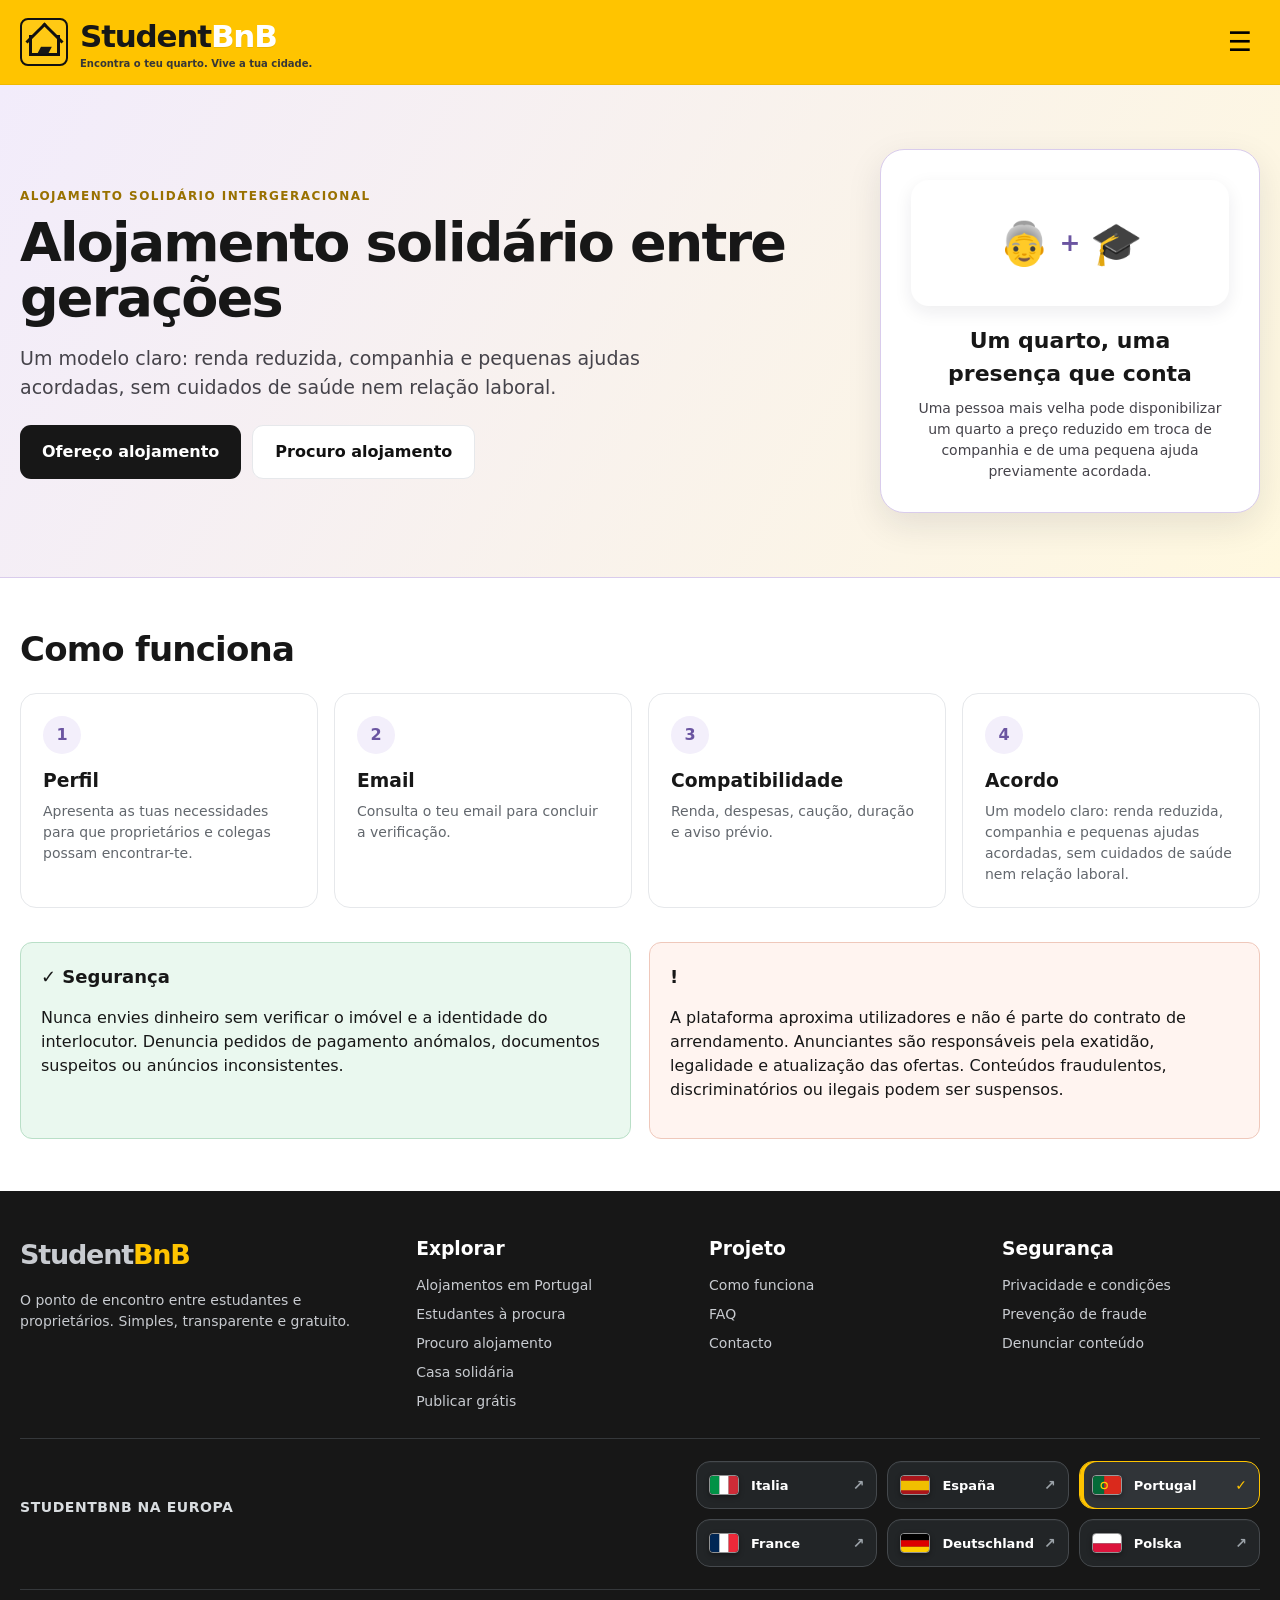
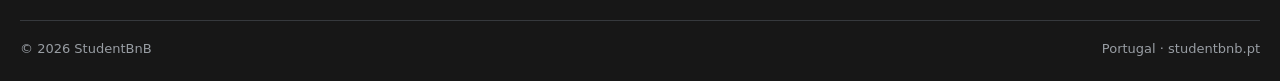
==== casa-solidaria.html @ 44715832 "Add files via upload" ====
<!doctype html><html lang="pt"><head><meta charset="utf-8"><meta name="viewport" content="width=device-width,initial-scale=1"><meta name="theme-color" content="#ffc400"><link rel="stylesheet" href="assets/css/style.css"><link rel="stylesheet" href="assets/css/country.css"><title>Alojamento solidário entre gerações | StudentBnB</title><meta name="description" content="Um modelo claro: renda reduzida, companhia e pequenas ajudas acordadas, sem cuidados de saúde nem relação laboral."><link rel="canonical" href="https://studentbnb.pt/casa-solidaria.html"></head><body><header class="site-header"><div class="container header-inner">
<a class="brand" href="index.html" aria-label="StudentBnB home"><span class="brand-icon" aria-hidden="true"><span class="brand-cap">▰</span></span><span>Student<strong>BnB</strong><small>Encontra o teu quarto. Vive a tua cidade.</small></span></a>
<button class="menu-button" aria-label="Menu" aria-expanded="false">☰</button>
<nav class="main-nav" aria-label="Navegação principal"><a href="index.html#how">Como funciona</a><a href="estudantes.html">Estudantes à procura</a><a class="nav-social-link" href="casa-solidaria.html">Casa solidária</a><a href="index.html#faq">FAQ</a><a href="index.html#contact">Contacto</a><a class="nav-feature-link" href="procuro.html">Procuro alojamento</a><a class="header-cta" href="publicar.html">Publicar grátis</a><a class="account-link" href="#" data-login>♙ <span data-account-label>Entrar</span></a></nav>
</div></header><main><section class="solidarity-page-hero"><div class="container solidarity-page-grid"><div><span class="kicker">Alojamento solidário intergeracional</span><h1>Alojamento solidário entre gerações</h1><p>Um modelo claro: renda reduzida, companhia e pequenas ajudas acordadas, sem cuidados de saúde nem relação laboral.</p><div class="solidarity-page-actions"><a class="btn btn-dark" href="publicar.html?formula=intergenerational">Ofereço alojamento</a><a class="btn btn-white" href="procuro.html?formula=intergenerational">Procuro alojamento</a></div></div><div class="solidarity-card-visual"><div class="solidarity-visual"><span>👵</span><b>+</b><span>🎓</span></div><strong>Um quarto, uma presença que conta</strong><p>Uma pessoa mais velha pode disponibilizar um quarto a preço reduzido em troca de companhia e de uma pequena ajuda previamente acordada.</p></div></div></section><section class="solidarity-content"><div class="container"><h2 class="section-title">Como funciona</h2><div class="solidarity-steps"><article class="solidarity-step"><b>1</b><h3>Perfil</h3><p>Apresenta as tuas necessidades para que proprietários e colegas possam encontrar-te.</p></article><article class="solidarity-step"><b>2</b><h3>Email</h3><p>Consulta o teu email para concluir a verificação.</p></article><article class="solidarity-step"><b>3</b><h3>Compatibilidade</h3><p>Renda, despesas, caução, duração e aviso prévio.</p></article><article class="solidarity-step"><b>4</b><h3>Acordo</h3><p>Um modelo claro: renda reduzida, companhia e pequenas ajudas acordadas, sem cuidados de saúde nem relação laboral.</p></article></div><div class="solidarity-safety"><article class="info-card"><h2>✓ Segurança</h2><p>Nunca envies dinheiro sem verificar o imóvel e a identidade do interlocutor. Denuncia pedidos de pagamento anómalos, documentos suspeitos ou anúncios inconsistentes.</p></article><article class="info-card"><h2>!</h2><p>A plataforma aproxima utilizadores e não é parte do contrato de arrendamento. Anunciantes são responsáveis pela exatidão, legalidade e atualização das ofertas. Conteúdos fraudulentos, discriminatórios ou ilegais podem ser suspensos.</p></article></div></div></section></main><footer class="site-footer" id="contact"><div class="container"><div class="footer-grid">
<div><a class="brand" href="index.html" style="font-size:27px"><span>Student<strong>BnB</strong></span></a><p>O ponto de encontro entre estudantes e proprietários. Simples, transparente e gratuito.</p></div>
<div><h3>Explorar</h3><div class="footer-links"><a href="cidade.html">Alojamentos em Portugal</a><a href="estudantes.html">Estudantes à procura</a><a href="procuro.html">Procuro alojamento</a><a href="casa-solidaria.html">Casa solidária</a><a href="publicar.html">Publicar grátis</a></div></div>
<div><h3>Projeto</h3><div class="footer-links"><a href="index.html#how">Como funciona</a><a href="index.html#faq">FAQ</a><a href="index.html#contact">Contacto</a></div></div>
<div><h3>Segurança</h3><div class="footer-links"><a href="privacidade.html">Privacidade e condições</a><a href="privacidade.html#security">Prevenção de fraude</a><a href="mailto:denuncias@studentbnb.pt">Denunciar conteúdo</a></div></div>
</div><div class="footer-international"><strong>StudentBnB na Europa</strong><div class="footer-country-links" data-network></div></div><div class="footer-bottom"><span>© 2026 StudentBnB</span><span>Portugal · studentbnb.pt</span></div></div></footer><div class="modal-backdrop" id="login-modal" role="dialog" aria-modal="true" aria-labelledby="login-title"><div class="modal"><button class="modal-close" data-close-modal aria-label="Fechar">×</button><h2 id="login-title">Entrar</h2><p>Consulta o teu email para concluir a verificação.</p><form id="login-form"><div class="field"><label for="login-email">Email</label><input id="login-email" name="email" type="email" required autocomplete="email" placeholder="name@email.com"></div><button class="btn btn-yellow btn-block" type="submit">Confirmar e continuar</button></form></div></div><div id="toast" class="toast" role="status" aria-live="polite"></div><script src="assets/js/config.js"></script><script src="assets/js/data.js"></script><script src="assets/js/api.js"></script><script src="assets/js/app.js"></script></body></html>
---- assets/css/style.css ----
:root{
  --yellow:#ffc400;
  --yellow-dark:#e9ad00;
  --yellow-soft:#fff7d8;
  --ink:#171717;
  --muted:#62676d;
  --line:#e6e8eb;
  --paper:#ffffff;
  --green:#159447;
  --green-soft:#eaf8ef;
  --orange:#e98200;
  --orange-soft:#fff2df;
  --blue:#168bd2;
  --violet:#6b55a1;
  --violet-soft:#f3effb;
  --shadow:0 12px 35px rgba(20,31,45,.10);
  --shadow-sm:0 6px 18px rgba(20,31,45,.08);
  --radius:18px;
  --max:1240px;
}
*{box-sizing:border-box}
html{scroll-behavior:smooth}
body{margin:0;font-family:Inter,ui-sans-serif,system-ui,-apple-system,BlinkMacSystemFont,"Segoe UI",sans-serif;color:var(--ink);background:#fff;line-height:1.5}
img{max-width:100%;display:block}
a{color:inherit;text-decoration:none}
button,input,select,textarea{font:inherit}
button{cursor:pointer}
.container{width:min(var(--max),calc(100% - 40px));margin-inline:auto}
.visually-hidden{position:absolute!important;width:1px;height:1px;padding:0;margin:-1px;overflow:hidden;clip:rect(0,0,0,0);white-space:nowrap;border:0}
.hidden{display:none!important}

/* Header */
.site-header{position:sticky;top:0;z-index:50;background:var(--yellow);border-bottom:1px solid rgba(0,0,0,.06)}
.header-inner{height:84px;display:flex;align-items:center;gap:28px}
.brand{display:flex;align-items:center;gap:12px;font-size:31px;font-weight:900;letter-spacing:-1.2px;white-space:nowrap}
.brand-icon{width:48px;height:48px;border:2.5px solid #111;border-radius:8px;display:grid;place-items:center;position:relative;background:rgba(255,255,255,.08)}
.brand-icon:before{content:"";width:25px;height:18px;border:3px solid #111;border-top:0;position:absolute;bottom:8px}
.brand-icon:after{content:"";position:absolute;width:24px;height:24px;border-left:3px solid #111;border-top:3px solid #111;transform:rotate(45deg);top:8px}
.brand-cap{position:absolute;z-index:2;font-size:19px;top:14px}
.brand strong{color:white;text-shadow:0 1px 0 rgba(0,0,0,.08)}
.brand small{display:block;font-size:10px;font-weight:600;letter-spacing:0;color:#373737;margin-top:-4px}
.main-nav{margin-left:auto;display:flex;align-items:center;gap:18px;font-size:15px;font-weight:650}
.main-nav a:hover{text-decoration:underline;text-underline-offset:5px}
.header-cta{background:#fff;padding:15px 22px;border-radius:10px;box-shadow:var(--shadow-sm);font-weight:800!important;text-decoration:none!important}
.publish-menu{position:relative}
.publish-menu>.header-cta{display:flex;align-items:center;gap:8px;white-space:nowrap}
.publish-menu>.header-cta:after{content:"▾";font-size:12px;transition:.18s transform}
.publish-menu.open>.header-cta:after{transform:rotate(180deg)}
.publish-choice-menu{position:absolute;right:0;top:calc(100% + 10px);z-index:80;width:340px;padding:8px;background:#fff;border:1px solid var(--line);border-radius:14px;box-shadow:0 18px 45px rgba(20,31,45,.18)}
.publish-choice-menu[hidden]{display:none}
.publish-choice-menu a{display:grid;grid-template-columns:42px 1fr auto;align-items:center;gap:11px;padding:13px;border-radius:10px;color:#171717;text-decoration:none!important}
.publish-choice-menu a:hover,.publish-choice-menu a:focus{background:var(--yellow-soft);text-decoration:none}
.publish-choice-menu .choice-icon{width:42px;height:42px;border-radius:10px;background:#fff0b8;display:grid;place-items:center;font-size:22px}
.publish-choice-menu strong{display:block;font-size:15px}
.publish-choice-menu small{display:block;color:var(--muted);font-weight:500;line-height:1.3;margin-top:2px}
.publish-choice-menu b{font-size:21px}
.account-link{display:flex;align-items:center;gap:8px}
.menu-button{display:none;border:0;background:transparent;font-size:27px;padding:8px}

/* Common */
.btn{border:0;border-radius:11px;padding:14px 22px;font-weight:800;display:inline-flex;align-items:center;justify-content:center;gap:9px;transition:.2s transform,.2s box-shadow,.2s background}
.btn:hover{transform:translateY(-1px);box-shadow:var(--shadow-sm)}
.btn-yellow{background:var(--yellow);color:#111}
.btn-dark{background:#171717;color:#fff}
.btn-white{background:#fff;color:#111;border:1px solid var(--line)}
.btn-green{background:#13a34a;color:#fff}
.btn-blue{background:#168bd2;color:#fff}
.btn-block{width:100%}
.section-title{font-size:34px;line-height:1.15;margin:0 0 24px;letter-spacing:-.8px}
.kicker{text-transform:uppercase;letter-spacing:.12em;font-weight:850;color:#997100;font-size:12px}
.card{border:1px solid var(--line);background:#fff;border-radius:var(--radius);box-shadow:var(--shadow-sm)}
.pill{display:inline-flex;align-items:center;gap:6px;background:#eef3f7;color:#4b5967;padding:5px 10px;border-radius:999px;font-size:12px;font-weight:700}
.notice{border-radius:12px;padding:14px 16px;background:var(--yellow-soft);border:1px solid #f4dd82}
.icon-circle{width:58px;height:58px;border-radius:50%;display:grid;place-items:center;background:#fff4cc;font-size:28px}
.breadcrumb{background:var(--yellow);border-top:1px solid rgba(0,0,0,.05);font-size:14px}
.breadcrumb .container{height:44px;display:flex;align-items:center;gap:9px}
.breadcrumb a{font-weight:650}

/* Homepage */
.home-hero{padding:48px 0 20px;overflow:hidden}
.hero-grid{display:grid;grid-template-columns:minmax(360px,.82fr) minmax(560px,1.18fr);align-items:start;gap:20px}
.hero-copy{padding-top:28px;position:relative;z-index:2}
.hero-copy h1{font-size:58px;line-height:1.04;letter-spacing:-2.4px;margin:0 0 24px;max-width:540px}
.hero-copy h1 span{color:var(--yellow-dark)}
.hero-copy>p{font-size:21px;max-width:430px;margin:0 0 28px;color:#333}
.search-card{width:min(390px,100%);padding:24px;border-radius:18px;background:#fff;border:1px solid var(--line);box-shadow:var(--shadow)}
.search-card h2{font-size:24px;margin:0 0 4px}
.search-card p{margin:0 0 18px;color:var(--muted)}
.field{display:grid;gap:7px;margin-bottom:15px}
.field label,.field-label{font-weight:750;font-size:14px}
.field input,.field select,.field textarea,.select-control{width:100%;border:1px solid #d7dade;border-radius:10px;padding:13px 14px;background:#fff;color:#111;outline:none}
.field input:focus,.field select:focus,.field textarea:focus{border-color:#e6b400;box-shadow:0 0 0 4px rgba(255,196,0,.16)}
.explore-map{display:flex;align-items:center;gap:12px;margin-top:24px;color:#424242}
.hero-market-actions{width:min(390px,100%);display:grid;grid-template-columns:1fr 1fr;gap:10px;margin-top:12px}
.hero-market-actions a{padding:12px 13px;border-radius:12px;border:1px solid var(--line);background:#fff;box-shadow:var(--shadow-sm)}
.hero-market-actions a:first-child{background:#171717;color:#fff;border-color:#171717}
.hero-market-actions strong,.hero-market-actions small{display:block}
.hero-market-actions strong{font-size:14px}
.hero-market-actions small{font-size:11px;color:inherit;opacity:.76}
.explore-arrow{font-size:39px;transform:rotate(-15deg)}
.map-stage{position:relative;aspect-ratio:689/845;min-height:0;margin-top:-8px}
.map-stage img{width:100%;height:100%;object-fit:contain;object-position:center top;filter:drop-shadow(0 12px 16px rgba(45,65,85,.07))}
.map-hotspot{position:absolute;border:0;background:rgba(255,196,0,.001);border-radius:18px;z-index:2}
.map-hotspot:hover,.map-hotspot:focus{outline:4px solid rgba(255,196,0,.35);background:rgba(255,196,0,.10)}
.hot-milano{left:9%;top:6%;width:25%;height:14%}
.hot-torino{left:0;top:18%;width:23%;height:15%}
.hot-trento{left:37%;top:5%;width:20%;height:12%}
.hot-padova{left:52%;top:16%;width:23%;height:14%}
.hot-trieste{left:69%;top:18%;width:20%;height:14%}
.hot-bologna{left:43%;top:28%;width:22%;height:13%}
.hot-pisa{left:16%;top:39%;width:19%;height:14%}
.hot-firenze{left:40%;top:41%;width:21%;height:13%}
.hot-ancona{left:65%;top:41%;width:21%;height:13%}
.hot-roma{left:41%;top:57%;width:22%;height:13%}
.hot-bari{left:80%;top:58%;width:20%;height:13%}
.hot-napoli{left:63%;top:72%;width:21%;height:13%}
.hot-cagliari{left:8%;top:73%;width:22%;height:13%}
.hot-palermo{left:48%;top:88%;width:23%;height:12%}
.value-strip{display:grid;grid-template-columns:repeat(3,1fr);gap:24px;margin-top:14px;position:relative;z-index:3;padding-bottom:44px}
.value-item{display:flex;gap:14px;align-items:center}
.value-item h3{font-size:17px;margin:0 0 3px}
.value-item p{font-size:14px;margin:0;color:var(--muted)}
.city-section{border-top:1px solid var(--line);padding:38px 0 54px}
.city-grid{display:grid;grid-template-columns:repeat(8,1fr);gap:14px}
.city-card{position:relative;border-radius:16px;overflow:hidden;aspect-ratio:.68;box-shadow:var(--shadow-sm);transition:.2s transform}
.city-card:hover{transform:translateY(-4px)}
.city-card img{width:100%;height:100%;object-fit:cover}
.city-card:after{display:none}
.city-card strong{position:absolute;width:1px;height:1px;overflow:hidden;clip:rect(0 0 0 0);white-space:nowrap}
.publish-banner{margin:10px 0 38px;background:linear-gradient(90deg,#fff8e4,#fff1bd);border:1px solid #f0d47c;border-radius:18px;display:grid;grid-template-columns:120px minmax(220px,.75fr) minmax(480px,1.45fr);align-items:center;gap:22px;padding:22px 26px;min-height:170px}
.student-illustration{width:96px;height:96px;justify-self:center;background:url("../img/student-publish.svg") center/contain no-repeat;font-size:0;line-height:0}
.publish-banner h3{font-size:26px;margin:0 0 3px}
.publish-banner p{margin:0;color:#444}
.publish-choice-grid{display:grid;grid-template-columns:repeat(3,1fr);gap:12px}
.publish-choice{min-height:104px;display:grid;grid-template-columns:48px 1fr auto;align-items:center;gap:12px;padding:16px;background:#fff;border:1px solid #ecd57c;border-radius:14px;box-shadow:var(--shadow-sm);transition:.18s transform,.18s border-color,.18s box-shadow}
.publish-choice:hover,.publish-choice:focus{transform:translateY(-2px);border-color:#d5ad00;box-shadow:var(--shadow)}
.publish-choice .choice-icon{width:48px;height:48px;display:grid;place-items:center;border-radius:12px;background:var(--yellow-soft);font-size:25px}
.publish-choice strong{display:block;font-size:17px}
.publish-choice small{display:block;color:var(--muted);font-size:12px;line-height:1.35;margin-top:3px}
.publish-choice b{font-size:24px}
.publish-choice.solidarity-choice{border-color:#cfc0e9;background:#fbf9ff}
.publish-choice.solidarity-choice .choice-icon{background:var(--violet-soft)}
.solidarity-home{padding:0 0 54px}
.solidarity-home-grid{display:grid;grid-template-columns:180px minmax(0,1fr) auto;align-items:center;gap:28px;padding:34px;border-radius:22px;background:linear-gradient(125deg,#f4effd,#fff9e8);border:1px solid #d9ccec;box-shadow:var(--shadow-sm)}
.solidarity-visual{height:126px;border-radius:18px;background:#fff;display:flex;align-items:center;justify-content:center;gap:10px;font-size:42px;box-shadow:var(--shadow-sm)}
.solidarity-visual b{font-size:25px;color:var(--violet)}
.solidarity-home h2{font-size:34px;margin:5px 0 8px;line-height:1.08}
.solidarity-home p{max-width:700px;margin:0;color:#45434a}
.solidarity-points{display:flex;gap:14px;flex-wrap:wrap;margin-top:14px;font-size:13px;font-weight:800;color:#554171}
.solidarity-actions{display:grid;gap:10px;min-width:220px}
.solidarity-page-hero{padding:64px 0;background:linear-gradient(120deg,#f2ecfb,#fff8df);border-bottom:1px solid #d9ccec}
.solidarity-page-grid{display:grid;grid-template-columns:minmax(0,1fr) 380px;gap:50px;align-items:center}
.solidarity-page-hero h1{font-size:54px;line-height:1.02;margin:8px 0 18px;letter-spacing:-1.8px}
.solidarity-page-hero p{font-size:19px;color:#45434a;max-width:720px}
.solidarity-page-actions{display:flex;gap:11px;flex-wrap:wrap;margin-top:24px}
.solidarity-card-visual{background:#fff;border:1px solid #d9ccec;border-radius:24px;padding:30px;box-shadow:var(--shadow);text-align:center}
.solidarity-card-visual .solidarity-visual{margin-bottom:18px}
.solidarity-card-visual strong{font-size:22px;display:block}
.solidarity-card-visual p{font-size:14px;margin:8px 0 0}
.solidarity-content{padding:52px 0}
.solidarity-steps{display:grid;grid-template-columns:repeat(4,1fr);gap:16px;margin-top:24px}
.solidarity-step{padding:22px;border:1px solid var(--line);border-radius:16px;background:#fff}
.solidarity-step b{width:38px;height:38px;border-radius:50%;display:grid;place-items:center;background:var(--violet-soft);color:var(--violet);margin-bottom:13px}
.solidarity-step h3{margin:0 0 6px}
.solidarity-step p{margin:0;color:var(--muted);font-size:14px}
.solidarity-safety{margin-top:34px;display:grid;grid-template-columns:1fr 1fr;gap:18px}
.solidarity-safety .info-card:first-child{background:var(--green-soft);border-color:#b9dfc7}
.solidarity-safety .info-card:last-child{background:#fff4f0;border-color:#efc8bb}
.solidarity-example-list{display:grid;grid-template-columns:repeat(2,1fr);gap:10px;margin-top:15px}
.solidarity-example-list span{padding:12px;border-radius:10px;background:#fff;border:1px solid rgba(0,0,0,.08);font-size:13px;font-weight:700}
.stats-strip{display:grid;grid-template-columns:repeat(4,1fr);border:1px solid var(--line);border-radius:18px;padding:24px 12px;margin-bottom:55px}
.stat{display:flex;align-items:center;gap:14px;padding:0 24px;border-right:1px solid var(--line)}
.stat:last-child{border-right:0}
.stat-icon{font-size:30px}
.stat strong{display:block;font-size:20px}
.stat span{color:var(--muted);font-size:13px}

/* City page */
.city-hero{position:relative;min-height:330px;background:#f9efc8;overflow:hidden}
.city-hero-bg{position:absolute;inset:0 0 0 38%;background-size:cover;background-position:center}
.city-hero-bg:before{content:"";position:absolute;inset:0;background:linear-gradient(90deg,#fff3c4 0%,rgba(255,243,196,.9) 10%,rgba(255,243,196,0) 56%)}
.city-hero .container{position:relative;z-index:2;padding-top:48px;padding-bottom:48px}
.city-hero h1{font-size:52px;margin:0 0 4px}
.city-hero h2{font-size:21px;margin:0 0 12px}
.city-hero p{max-width:390px;font-size:17px}
.filters{position:sticky;top:84px;z-index:20;background:#fff;border-bottom:1px solid var(--line);box-shadow:0 7px 18px rgba(20,31,45,.05)}
.filter-grid{display:grid;grid-template-columns:1.2fr 1.2fr 1fr 1fr 1fr 1.1fr;gap:12px;padding:20px 0}
.filter-grid label{font-size:12px;font-weight:800;display:grid;gap:6px}
.filter-grid select,.filter-grid input{border:1px solid var(--line);padding:11px;border-radius:8px;background:#fff;min-width:0}
.city-filter-grid{grid-template-columns:1.15fr 1.1fr .85fr .85fr 1fr 1fr 1fr}
.results-bar{display:flex;align-items:center;justify-content:space-between;margin:30px 0 16px;color:var(--muted)}
.listings{display:grid;gap:12px;padding-bottom:30px}
.listing-card{border:1px solid var(--line);display:grid;grid-template-columns:250px 1fr 190px 46px;border-radius:12px;overflow:hidden;background:#fff;min-height:154px;transition:.18s box-shadow,.18s transform}
.listing-card:hover{box-shadow:var(--shadow);transform:translateY(-1px)}
.listing-image{width:100%;height:100%;min-height:154px;object-fit:cover}
.listing-main{padding:18px 22px}
.listing-title-row{display:flex;align-items:center;gap:10px;flex-wrap:wrap}
.listing-main h3{margin:0;font-size:24px}
.listing-meta{display:flex;gap:24px;margin:12px 0 8px;flex-wrap:wrap}
.listing-submeta{display:flex;gap:22px;color:#3f464d;font-size:14px;flex-wrap:wrap}
.listing-price{display:flex;flex-direction:column;align-items:flex-end;justify-content:center;padding:18px}
.price{font-size:30px;font-weight:900;color:var(--green);white-space:nowrap}
.price small{font-size:13px;color:#222}
.price.expenses-out{color:var(--orange)}
.expenses-badge{font-size:12px;font-weight:800;border-radius:8px;padding:7px 9px;margin-top:8px}
.included{background:var(--green-soft);color:var(--green)}
.excluded{background:var(--orange-soft);color:var(--orange)}
.listing-actions{display:grid;place-items:center;border-left:1px solid var(--line)}
.favorite-button{border:0;background:transparent;font-size:27px;color:#5d6267}
.favorite-button.active{color:#df4756}
.empty-state{text-align:center;padding:60px 20px;border:1px dashed #ccd1d6;border-radius:16px;color:var(--muted)}
.empty-actions{display:flex;justify-content:center;gap:10px;flex-wrap:wrap;margin-top:20px}
.pagination{display:flex;align-items:center;justify-content:center;gap:8px;margin:12px 0 34px}
.page-btn{width:39px;height:39px;border:0;border-radius:7px;background:#fff}
.page-btn.active{background:var(--yellow);font-weight:900}
.tip-strip{display:flex;align-items:center;gap:14px;background:var(--yellow-soft);border:1px solid #f1d87f;border-radius:12px;padding:14px 18px;margin-bottom:45px;position:relative;overflow:hidden}
.tip-strip:after{content:"";background:url("../img/skyline.svg") right bottom/430px auto no-repeat;position:absolute;inset:0;pointer-events:none}

/* Detail */
.detail-page{padding:28px 0 52px}
.detail-title-row{display:grid;grid-template-columns:1fr auto auto;gap:18px;align-items:start;margin-bottom:18px}
.detail-title-row h1{font-size:36px;margin:0 0 10px}
.top-meta{display:flex;gap:22px;flex-wrap:wrap;color:#454b50}
.detail-price{text-align:right}
.detail-price .price{font-size:36px}
.gallery-contact{display:grid;grid-template-columns:minmax(0,1fr) 350px;gap:22px}
.gallery{display:grid;grid-template-columns:minmax(0,1fr) 190px;gap:10px;height:500px}
.main-photo{width:100%;height:500px;object-fit:cover;border-radius:13px}
.thumbs{display:grid;grid-template-rows:repeat(3,1fr);gap:10px}
.thumb{border:0;padding:0;background:none;border-radius:10px;overflow:hidden;position:relative}
.thumb img{width:100%;height:100%;object-fit:cover}
.contact-card{padding:20px;border:1px solid var(--line);border-radius:13px;align-self:stretch}
.contact-card h2{margin:0 0 6px;font-size:20px}
.contact-card p{font-size:14px;margin:0 0 14px}
.contact-stack{display:grid;gap:10px}
.safety-box{margin-top:16px;background:var(--green-soft);border-left:4px solid var(--green);padding:14px;border-radius:8px;font-size:13px}
.distance-strip{display:grid;grid-template-columns:repeat(5,1fr);border:1px solid var(--line);border-radius:12px;margin:20px 0;overflow:hidden}
.distance-item{padding:17px;display:flex;align-items:center;gap:10px;border-right:1px solid var(--line)}
.distance-item:last-child{border-right:0}
.distance-item span{font-size:13px}
.distance-item strong{display:block;font-size:15px}
.detail-grid{display:grid;grid-template-columns:1fr 1fr .72fr;gap:16px;margin-bottom:16px}
.info-card{padding:20px;border:1px solid var(--line);border-radius:12px}
.info-card h2{font-size:18px;margin:0 0 14px}
.definition-list{display:grid;grid-template-columns:1fr 1fr;gap:7px 18px;font-size:14px}
.definition-list dt{color:#555}
.definition-list dd{margin:0;font-weight:650}
.check-list,.bullet-list{margin:0;padding:0;list-style:none;display:grid;gap:9px}
.form-section .bullet-list{margin-bottom:20px}
.check-list li:before{content:"✓";color:var(--green);font-weight:900;margin-right:9px}
.bullet-list li:before{content:"•";color:var(--yellow-dark);font-weight:900;margin-right:9px}
.cost-card{background:#fff9e8}
.cost-card .price{margin:8px 0}
.description-grid{display:grid;grid-template-columns:1.35fr .65fr;gap:16px;margin-bottom:16px}
.description-columns{display:grid;grid-template-columns:1fr 1fr;gap:28px;margin-top:18px}
.map-card img{border-radius:10px;margin-bottom:12px}
.detail-footer-grid{display:grid;grid-template-columns:repeat(3,1fr);gap:16px}

/* Publish */
.form-shell{padding:38px 0 60px;background:#fafbfc}
.form-heading{text-align:center;max-width:780px;margin:0 auto 30px}
.form-heading h1{font-size:42px;margin:0 0 10px}
.form-heading p{color:var(--muted);font-size:18px}
.progress{display:grid;grid-template-columns:repeat(4,1fr);max-width:880px;margin:0 auto 30px}
.progress-step{text-align:center;position:relative;font-size:13px;font-weight:750;color:#777}
.progress-step:before{content:attr(data-step);width:34px;height:34px;border-radius:50%;display:grid;place-items:center;margin:0 auto 7px;background:#e7e9ec;color:#555;position:relative;z-index:2}
.progress-step:not(:last-child):after{content:"";position:absolute;height:3px;background:#e7e9ec;top:16px;left:50%;right:-50%}
.progress-step.active{color:#111}
.progress-step.active:before{background:var(--yellow);color:#111}
.publish-form{max-width:980px;margin:auto}
.form-section{padding:28px;margin-bottom:18px}
.form-section h2{font-size:23px;margin:0 0 7px}
.form-section>p{margin:0 0 22px;color:var(--muted)}
.form-grid{display:grid;grid-template-columns:repeat(2,1fr);gap:16px}
.form-grid.three{grid-template-columns:repeat(3,1fr)}
.full{grid-column:1/-1}
.checkbox-grid{display:grid;grid-template-columns:repeat(3,1fr);gap:10px}
.check-option{display:flex;align-items:center;gap:9px;border:1px solid var(--line);border-radius:9px;padding:12px}
.form-actions{display:flex;justify-content:space-between;gap:16px;margin-top:24px}
.preview-box{display:none;margin-top:22px}
.preview-box.active{display:block}
.success-message{display:none;background:var(--green-soft);border:1px solid #a8dfbd;border-radius:14px;padding:22px;margin-top:18px}
.success-message.active{display:block}
.wizard-ready .form-section[hidden]{display:none}
.wizard-controls{display:flex;justify-content:space-between;gap:12px;margin-top:24px;padding-top:20px;border-top:1px solid var(--line)}
.progress-step.completed:before{content:"✓";background:var(--green);color:#fff}
.progress-step.completed:not(:last-child):after{background:var(--green)}
.intergenerational-fields{background:var(--violet-soft);border:1px solid #d8cceb;border-radius:14px;padding:20px;margin-top:20px}
.intergenerational-fields h3{margin:0 0 6px}
.intergenerational-fields>p{margin:0 0 16px;color:#554c62}
.micro-note{font-size:12px;color:var(--muted)}

/* Student requests and shared-living profiles */
.nav-feature-link{font-weight:800;color:#4b3900}
.nav-social-link{font-weight:800;color:#4c337a}
.results-actions{display:flex;align-items:center;gap:10px;flex-wrap:wrap}
.progress.five{grid-template-columns:repeat(5,1fr);max-width:980px}
.progress.three{grid-template-columns:repeat(3,1fr);max-width:760px}
.profile-help{font-size:13px;color:var(--muted);margin-top:-7px}
.profile-chips{display:flex;flex-wrap:wrap;gap:8px;margin-top:12px}
.profile-chip{display:inline-flex;align-items:center;gap:6px;border-radius:999px;padding:7px 11px;background:#f4f6f8;color:#414952;font-size:12px;font-weight:750}
.profile-chip.yellow{background:var(--yellow-soft);color:#715400}
.profile-chip.green{background:var(--green-soft);color:#11753a}
.household-panel{grid-column:1/-1;background:linear-gradient(135deg,#fffdf7,#fff7d8);border-color:#f0d47c}
.household-panel>p{color:#454b50;margin:0 0 16px}
.household-grid{display:grid;grid-template-columns:repeat(4,1fr);gap:10px}
.household-stat{background:#fff;border:1px solid #eadfb8;border-radius:10px;padding:14px}
.household-stat span{display:block;color:var(--muted);font-size:12px;margin-bottom:4px}
.household-stat strong{font-size:14px}
.household-story{margin-top:16px;padding-top:16px;border-top:1px solid #eadfb8}
.request-hero{padding:44px 0;background:linear-gradient(100deg,#fff7d8,#fff 62%);border-bottom:1px solid var(--line)}
.request-hero-grid{display:grid;grid-template-columns:1fr auto;gap:30px;align-items:center}
.request-hero h1{font-size:42px;line-height:1.08;margin:0 0 10px}
.request-hero p{max-width:720px;color:var(--muted);font-size:18px;margin:0}
.request-list{display:grid;grid-template-columns:repeat(2,1fr);gap:16px;margin-bottom:36px}
.request-card{border:1px solid var(--line);border-radius:14px;background:#fff;padding:22px;box-shadow:var(--shadow-sm);display:grid;grid-template-columns:74px 1fr;gap:18px}
.student-avatar{width:74px;height:74px;border-radius:50%;background:var(--yellow);display:grid;place-items:center;font-size:24px;font-weight:900;overflow:hidden;border:3px solid #fff;box-shadow:0 0 0 1px #e7d48d}
.student-avatar img{width:100%;height:100%;object-fit:cover}
.request-card-head{display:flex;align-items:flex-start;justify-content:space-between;gap:12px}
.request-card h2{font-size:21px;margin:0 0 4px}
.request-card .request-subtitle{color:var(--muted);font-size:13px}
.request-budget{font-size:20px;font-weight:900;color:var(--green);white-space:nowrap}
.request-budget small{font-size:11px;color:#555}
.request-summary{margin:14px 0 0;color:#42484e;font-size:14px}
.request-facts{display:grid;grid-template-columns:repeat(2,1fr);gap:8px 16px;margin-top:14px;padding-top:14px;border-top:1px solid var(--line);font-size:13px}
.request-facts span{color:var(--muted);display:block;font-size:11px}
.request-facts strong{display:block}
.request-card-actions{grid-column:1/-1;display:flex;gap:9px;flex-wrap:wrap;padding-top:2px}
.request-card-actions .btn{padding:10px 14px;font-size:13px}
.verification-badge{display:inline-flex;align-items:center;gap:5px;color:#11753a;font-size:12px;font-weight:800}
.student-filter-grid{grid-template-columns:1.15fr 1.15fr 1fr 1fr 1fr}
.filter-actions{display:flex;justify-content:flex-end;gap:10px;align-items:center;padding-bottom:16px}
.advanced-filters{grid-column:1/-1;border-top:1px solid var(--line);padding-top:12px}
.advanced-filters summary{cursor:pointer;font-weight:850;color:#4b3900;list-style:none}
.advanced-filters summary::-webkit-details-marker{display:none}
.advanced-filters summary:after{content:" +"}
.advanced-filters[open] summary:after{content:" −"}
.advanced-filter-grid{display:grid;grid-template-columns:repeat(4,1fr);gap:12px;margin-top:12px}
.request-card.intergenerational{border-color:#cbb9e6;background:linear-gradient(135deg,#fff,#fbf8ff)}
.solidarity-badge{display:inline-flex;align-items:center;gap:6px;padding:6px 10px;border-radius:999px;background:var(--violet-soft);color:#563c86;font-size:12px;font-weight:850;margin-top:8px}
.photo-profile-preview{width:86px;height:86px;border-radius:50%;border:2px dashed #d7dade;display:none;object-fit:cover;margin-top:8px}
.photo-profile-preview.active{display:block}
.privacy-toggle{display:flex;align-items:flex-start;gap:10px;font-size:13px;color:#454b50}
.privacy-toggle input{width:auto;margin-top:3px}

/* Modal and toast */
.modal-backdrop{position:fixed;inset:0;background:rgba(0,0,0,.42);display:none;align-items:center;justify-content:center;z-index:100;padding:20px}
.modal-backdrop.active{display:flex}
.modal{background:#fff;width:min(460px,100%);padding:28px;border-radius:18px;box-shadow:var(--shadow)}
.modal h2{margin:0 0 6px}
.modal-close{float:right;border:0;background:transparent;font-size:24px}
.toast{position:fixed;right:20px;bottom:20px;background:#171717;color:#fff;padding:14px 18px;border-radius:10px;box-shadow:var(--shadow);z-index:200;transform:translateY(120px);opacity:0;transition:.25s}
.toast.show{transform:translateY(0);opacity:1}

/* Footer */
.site-footer{background:#171717;color:#fff;padding:44px 0 22px}
.footer-grid{display:grid;grid-template-columns:1.4fr repeat(3,1fr);gap:35px}
.footer-grid h3{margin:0 0 12px}
.footer-grid p,.footer-grid a{color:#c8cbd0;font-size:14px}
.footer-links{display:grid;gap:8px}
.footer-international{border-top:1px solid #36393d;margin-top:30px;padding-top:20px;display:flex;align-items:center;justify-content:space-between;gap:18px}
.footer-international strong{font-size:15px}
.footer-country-links{display:flex;gap:10px;flex-wrap:wrap}
.footer-country-links a{color:#fff;border:1px solid #51545a;border-radius:999px;padding:7px 12px;font-size:13px;transition:.18s background,.18s border-color}
.country-flag{display:inline-block;width:24px;height:16px;margin-right:7px;vertical-align:-3px;border:1px solid rgba(255,255,255,.5);border-radius:3px;box-shadow:0 1px 2px rgba(0,0,0,.3);object-fit:cover}
.footer-country-links a[aria-disabled="true"]{opacity:.62}
.footer-country-links a:hover,.footer-country-links a:focus{background:#ffc400;border-color:#ffc400;color:#171717}
.footer-bottom{border-top:1px solid #36393d;margin-top:30px;padding-top:18px;color:#989da3;font-size:13px;display:flex;justify-content:space-between}

/* Header responsive: the full navigation no longer fits comfortably on tablet/small laptop widths. */
@media(max-width:1280px){
  .menu-button{display:block;margin-left:auto}
  .main-nav{position:absolute;display:none;top:84px;left:0;right:0;background:#fff;padding:18px 22px;box-shadow:var(--shadow);flex-direction:column;align-items:stretch;gap:8px}
  .main-nav.open{display:flex}
  .main-nav a{padding:10px}
  .publish-menu{width:100%}
  .publish-menu>.header-cta{justify-content:center}
  .publish-choice-menu{position:static;width:100%;margin-top:8px;box-shadow:none}
}

/* Responsive */
@media(max-width:1050px){
  .hero-grid{grid-template-columns:1fr 1.15fr}
  .hero-copy h1{font-size:49px}
  .map-stage,.map-stage img{height:720px;min-height:720px}
  .city-grid{grid-template-columns:repeat(4,1fr)}
  .publish-banner{grid-template-columns:90px 1fr}
  .publish-choice-grid{grid-column:1/-1}
  .solidarity-home-grid{grid-template-columns:140px 1fr}
  .solidarity-actions{grid-column:1/-1;grid-template-columns:1fr 1fr}
  .solidarity-page-grid{grid-template-columns:1fr 300px}
  .solidarity-steps{grid-template-columns:repeat(2,1fr)}
  .listing-card{grid-template-columns:210px 1fr 170px 42px}
  .gallery-contact{grid-template-columns:1fr 310px}
  .gallery{grid-template-columns:1fr 145px}
}
@media(max-width:820px){
  .container{width:min(100% - 28px,var(--max))}
  .header-inner{height:72px}
  .brand{font-size:25px}
  .brand-icon{width:40px;height:40px}
  .menu-button{display:block;margin-left:auto}
  .main-nav{position:absolute;display:none;top:72px;left:0;right:0;background:#fff;padding:18px 22px;box-shadow:var(--shadow);flex-direction:column;align-items:stretch;gap:8px}
  .main-nav.open{display:flex}
  .main-nav a{padding:10px}
  .publish-menu{width:100%}
  .publish-menu>.header-cta{justify-content:center}
  .publish-choice-menu{position:static;width:100%;margin-top:8px;box-shadow:none}
  .hero-grid{grid-template-columns:1fr}
  .hero-copy{text-align:center;padding-top:10px}
  .hero-copy h1{font-size:46px;margin-inline:auto}
  .hero-copy>p{margin-inline:auto}
  .search-card{margin-inline:auto;text-align:left}
  .hero-market-actions{margin-inline:auto;text-align:left}
  .explore-map{justify-content:center}
  .map-stage{min-height:0;height:auto;margin-top:0}
  .map-stage img{height:100%}
  .value-strip{margin-top:0;grid-template-columns:1fr;max-width:620px}
  .city-grid{grid-template-columns:repeat(4,1fr)}
  .publish-banner{grid-template-columns:90px 1fr}
  .stats-strip{grid-template-columns:repeat(2,1fr);gap:20px}
  .stat:nth-child(2){border-right:0}
  .filter-grid{grid-template-columns:repeat(2,1fr)}
  .city-filter-grid{grid-template-columns:repeat(3,1fr)}
  .filters{top:72px}
  .listing-card{grid-template-columns:180px 1fr 150px}
  .listing-actions{grid-column:3;grid-row:1;align-self:start;border:0;justify-self:end}
  .gallery-contact{grid-template-columns:1fr}
  .gallery{height:430px}
  .main-photo{height:430px}
  .detail-grid{grid-template-columns:1fr 1fr}
  .cost-card{grid-column:1/-1}
  .description-grid{grid-template-columns:1fr}
  .distance-strip{grid-template-columns:repeat(3,1fr)}
  .distance-item:nth-child(3){border-right:0}
  .distance-item:nth-child(n+4){border-top:1px solid var(--line)}
  .form-grid.three{grid-template-columns:1fr 1fr}
  .checkbox-grid{grid-template-columns:repeat(2,1fr)}
  .footer-grid{grid-template-columns:1fr 1fr}
  .household-grid{grid-template-columns:repeat(2,1fr)}
  .request-list{grid-template-columns:1fr}
  .request-hero-grid{grid-template-columns:1fr}
  .student-filter-grid{grid-template-columns:repeat(2,1fr)}
  .advanced-filter-grid{grid-template-columns:repeat(2,1fr)}
  .solidarity-page-grid{grid-template-columns:1fr}
  .solidarity-card-visual{max-width:520px}
}
@media(max-width:590px){
  .home-hero{padding-top:28px}
  .hero-copy h1{font-size:38px;letter-spacing:-1.5px}
  .hero-copy>p{font-size:18px}
  .map-stage{height:auto;min-height:0}
  .map-stage img{height:100%;min-height:0}
  .city-grid{grid-template-columns:repeat(2,1fr)}
  .publish-banner{grid-template-columns:1fr;text-align:center;padding:24px}
  .student-illustration{width:78px;height:78px}
  .publish-choice-grid{grid-template-columns:1fr;width:100%;text-align:left}
  .solidarity-home-grid{grid-template-columns:1fr;text-align:center;padding:24px}
  .solidarity-visual{width:100%;height:110px}
  .solidarity-points{justify-content:center}
  .solidarity-actions{grid-column:auto;grid-template-columns:1fr;width:100%}
  .stats-strip{grid-template-columns:1fr}
  .stat{border-right:0;border-bottom:1px solid var(--line);padding:15px}
  .stat:last-child{border-bottom:0}
  .city-hero{min-height:360px}
  .city-hero-bg{inset:0;background-position:65% center;opacity:.48}
  .city-hero-bg:before{background:linear-gradient(90deg,#fff3c4 0%,rgba(255,243,196,.75) 100%)}
  .city-hero h1{font-size:42px}
  .filter-grid{grid-template-columns:1fr 1fr;gap:9px}
  .city-filter-grid{grid-template-columns:1fr 1fr}
  .filter-grid label:last-child{grid-column:1/-1}
  .listing-card{display:block;position:relative;min-height:0}
  .listing-card>a:first-child{display:block}
  .listing-image{width:100%;height:190px;min-height:0;object-fit:cover}
  .listing-main{padding:14px 48px 8px 14px}
  .listing-main h3{font-size:19px}
  .listing-meta,.listing-submeta{gap:8px;font-size:12px}
  .listing-price{padding:0 14px 14px;align-items:flex-start}
  .listing-actions{position:absolute;top:198px;right:8px;display:flex;align-items:center;border:0;gap:2px}
  .listing-actions .favorite-button{width:34px;height:34px;display:grid;place-items:center}
  .listing-actions>a{display:none}
  .price{font-size:24px}
  .detail-title-row{grid-template-columns:1fr auto}
  .detail-title-row h1{font-size:29px}
  .detail-price{grid-column:1}
  .gallery{height:auto;grid-template-columns:1fr}
  .main-photo{height:330px}
  .thumbs{grid-template-columns:repeat(3,1fr);grid-template-rows:110px}
  .distance-strip{grid-template-columns:1fr 1fr}
  .distance-item:nth-child(2n){border-right:0}
  .distance-item:nth-child(n+3){border-top:1px solid var(--line)}
  .detail-grid,.detail-footer-grid{grid-template-columns:1fr}
  .description-columns{grid-template-columns:1fr}
  .form-heading h1{font-size:34px}
  .form-section{padding:20px}
  .form-grid,.form-grid.three{grid-template-columns:1fr}
  .checkbox-grid{grid-template-columns:1fr}
  .progress-step span{display:none}
  .footer-grid{grid-template-columns:1fr}
  .footer-international{align-items:flex-start;flex-direction:column}
  .footer-bottom{flex-direction:column;gap:8px}
  .progress.five{grid-template-columns:repeat(5,1fr)}
  .household-grid{grid-template-columns:1fr 1fr}
  .request-hero h1{font-size:34px}
  .request-card{grid-template-columns:58px 1fr;padding:17px;gap:12px}
  .student-avatar{width:58px;height:58px;font-size:19px}
  .request-card-head{display:block}
  .request-budget{margin-top:6px}
  .request-facts{grid-template-columns:1fr}
  .student-filter-grid{grid-template-columns:1fr 1fr}
  .advanced-filter-grid{grid-template-columns:1fr}
  .filter-actions{justify-content:stretch}
  .filter-actions .btn{flex:1}
  .solidarity-page-hero{padding:42px 0}
  .solidarity-page-hero h1{font-size:39px}
  .solidarity-steps,.solidarity-safety,.solidarity-example-list{grid-template-columns:1fr}
}


/* === StudentBnB España: mapa horizontal y hotspots === */
.map-stage.spain-map{aspect-ratio:760/560;min-height:0;height:auto;margin-top:12px}
.map-stage.spain-map img{width:100%;height:100%!important;min-height:0!important;object-fit:contain;object-position:center center}
.hot-madrid{left:40%;top:40%;width:15%;height:16%}.hot-barcelona{left:69%;top:20%;width:18%;height:14%}.hot-valencia{left:61%;top:49%;width:18%;height:14%}.hot-sevilla{left:19%;top:61%;width:18%;height:14%}.hot-granada{left:34%;top:68%;width:17%;height:14%}.hot-salamanca{left:20%;top:36%;width:18%;height:14%}.hot-zaragoza{left:53%;top:31%;width:18%;height:14%}.hot-bilbao{left:40%;top:14%;width:16%;height:13%}.hot-malaga{left:28%;top:76%;width:17%;height:13%}.hot-alicante{left:59%;top:61%;width:16%;height:13%}.hot-murcia{left:51%;top:69%;width:15%;height:13%}.hot-valladolid{left:31%;top:28%;width:17%;height:13%}.hot-santiago{left:8%;top:20%;width:18%;height:13%}.hot-la-laguna{left:8%;top:84%;width:20%;height:12%}
.footer-country-links a[aria-current="page"]{font-weight:800;text-decoration:underline;text-underline-offset:4px}
@media(max-width:1050px){.map-stage.spain-map,.map-stage.spain-map img{height:auto!important;min-height:0!important}}
@media(max-width:820px){.map-stage.spain-map{max-width:720px;margin:8px auto 0}}


/* España v2 — mapa ilustrado preferido de la versión anterior */
.map-stage.spain-map{aspect-ratio:auto;min-height:830px;height:830px;margin-top:-8px}
.map-stage.spain-map img{width:100%;height:830px!important;min-height:830px!important;object-fit:contain;object-position:center top;filter:drop-shadow(0 12px 16px rgba(45,65,85,.07))}
.spain-map .map-hotspot{width:13%;height:7%;display:flex;align-items:flex-end;justify-content:center;border-radius:14px}
.spain-map .map-hotspot span{background:rgba(255,255,255,.96);padding:4px 7px;border-radius:7px;box-shadow:0 4px 12px rgba(0,0,0,.14);font-size:10.5px;font-weight:850;white-space:nowrap;line-height:1.05}
.spain-map .hot-santiago{left:14%;top:13%}.spain-map .hot-oviedo{left:29%;top:10%}.spain-map .hot-bilbao{left:45%;top:10%}.spain-map .hot-pamplona{left:54%;top:14%}
.spain-map .hot-valladolid{left:35%;top:24%}.spain-map .hot-salamanca{left:23%;top:34%}.spain-map .hot-madrid{left:43%;top:39%}.spain-map .hot-alcala{left:50%;top:40%}
.spain-map .hot-zaragoza{left:58%;top:27%}.spain-map .hot-barcelona{left:73%;top:20%}.spain-map .hot-valencia{left:66%;top:44%}.spain-map .hot-cordoba{left:39%;top:55%}
.spain-map .hot-sevilla{left:19%;top:61%}.spain-map .hot-cadiz{left:14%;top:70%}.spain-map .hot-granada{left:46%;top:68%}.spain-map .hot-malaga{left:38%;top:75%}
.spain-map .hot-alicante{left:68%;top:57%}.spain-map .hot-murcia{left:61%;top:66%}.spain-map .hot-la-laguna{left:55%;top:88%}
@media(max-width:1050px){.map-stage.spain-map{height:720px;min-height:720px}.map-stage.spain-map img{height:720px!important;min-height:720px!important}.spain-map .map-hotspot span{font-size:9px;padding:3px 5px}}
@media(max-width:820px){.map-stage.spain-map{height:560px;min-height:560px;max-width:620px;margin:8px auto 0}.map-stage.spain-map img{height:560px!important;min-height:560px!important}.spain-map .map-hotspot span{font-size:8px;padding:3px 4px}.spain-map .map-hotspot{width:15%}}
@media(max-width:520px){.map-stage.spain-map{height:500px;min-height:500px}.map-stage.spain-map img{height:500px!important;min-height:500px!important}.spain-map .map-hotspot span{font-size:7px;padding:2px 3px;max-width:72px;overflow:hidden;text-overflow:ellipsis}.spain-map .hot-alcala,.spain-map .hot-pamplona{transform:translateY(10px)}}
---- assets/css/country.css ----
/* StudentBnB country-pack additions. The base stylesheet is shared with Italy/Spain. */
.country-market-map{min-height:760px;height:760px;margin-top:8px;border-radius:30px;background:linear-gradient(145deg,#eaf5ff 0%,#fff9dd 56%,#f5efff 100%);border:1px solid var(--line);overflow:hidden;padding:28px 30px 24px;display:flex;flex-direction:column;box-shadow:var(--shadow-sm);isolation:isolate}
.country-market-map:before{content:"";position:absolute;inset:24% 8% 14%;border-radius:48%;background:radial-gradient(circle,rgba(255,255,255,.96),rgba(255,255,255,.4) 64%,transparent 72%);z-index:0}
.market-map-top,.market-map-canvas,.market-map-note{position:relative;z-index:2}
.market-map-top{display:flex;align-items:flex-start;justify-content:space-between;gap:20px}
.market-country-code{font-size:88px;line-height:.9;font-weight:950;letter-spacing:-6px;color:rgba(23,23,23,.08)}
.market-map-top h2{font-size:31px;line-height:1.05;margin:0 0 6px;max-width:360px}
.market-map-top p{margin:0;color:var(--muted);max-width:390px}
.market-map-canvas{flex:1;min-height:0;display:grid;place-items:center;padding:8px 34px 10px}
.market-map-visual{position:relative;height:100%;max-height:540px;max-width:100%;aspect-ratio:var(--map-ratio)}
.market-map-image{display:block;width:100%!important;height:100%!important;min-height:0!important;object-fit:contain!important;object-position:center!important;filter:drop-shadow(0 15px 18px rgba(45,65,85,.16)) saturate(.92)!important;user-select:none}
.map-city-marker{position:absolute;left:var(--x);top:var(--y);width:17px;height:17px;border-radius:50%;background:var(--yellow);border:3px solid #171717;box-shadow:0 0 0 4px rgba(255,255,255,.88),0 5px 12px rgba(0,0,0,.24);transform:translate(-50%,-50%);z-index:4;transition:.18s transform,.18s box-shadow}
.map-city-marker:after{content:"";position:absolute;inset:-8px;border-radius:50%;border:2px solid rgba(255,196,0,.44);animation:mapPulse 2.2s ease-out infinite}
.map-city-marker span{position:absolute;left:20px;top:50%;transform:translateY(-50%);padding:5px 8px;border:1px solid rgba(23,23,23,.16);border-radius:8px;background:rgba(255,255,255,.94);color:#171717;font-size:11px;line-height:1;font-weight:900;white-space:nowrap;box-shadow:0 4px 12px rgba(0,0,0,.14)}
.map-city-marker.label-left span{left:auto;right:20px}
.map-city-marker:hover,.map-city-marker:focus{transform:translate(-50%,-50%) scale(1.22);box-shadow:0 0 0 5px #fff,0 7px 18px rgba(0,0,0,.28);outline:none;z-index:8}
.map-city-marker:hover span,.map-city-marker:focus span{background:var(--yellow)}
@keyframes mapPulse{0%{transform:scale(.55);opacity:.8}80%,100%{transform:scale(1.4);opacity:0}}
.market-map-note{display:flex;align-items:center;justify-content:space-between;gap:15px;background:#171717;color:#fff;padding:18px 20px;border-radius:16px}
.market-map-note strong{font-size:15px}.market-map-note span{color:#c8cbd0;font-size:13px}
.city-card strong{position:absolute!important;width:auto!important;height:auto!important;overflow:visible!important;clip:auto!important;white-space:normal!important;left:12px;right:12px;bottom:12px;color:#fff;font-size:16px;line-height:1.1;text-shadow:0 2px 8px rgba(0,0,0,.72);z-index:2}
.city-card:before{content:"";position:absolute;inset:45% 0 0;background:linear-gradient(transparent,rgba(0,0,0,.78));z-index:1}
.city-card img{filter:saturate(.82);transition:.25s transform}
.city-card:hover img{transform:scale(1.04)}
.network-placeholder{opacity:.52;cursor:not-allowed}
.network-placeholder:hover,.network-placeholder:focus{background:transparent!important;border-color:#51545a!important;color:#fff!important}
.verification-panel{margin-top:18px;padding:18px;border-radius:13px;background:#eef7ff;border:1px solid #b9daf1;display:none}
.verification-panel.active{display:block}
.verification-panel h3{margin:0 0 6px;font-size:18px}.verification-panel p{margin:0 0 12px;color:#3e5262}
.verification-panel .btn{padding:10px 15px;font-size:13px}
.legal-draft{background:#fff4dc;border:1px solid #efd08b;border-radius:14px;padding:16px 18px;margin:0 0 24px;color:#5c4715}
.legal-draft strong{display:block;margin-bottom:3px}
.legal-content{padding:42px 0 64px;background:#fafbfc}
.legal-card{max-width:920px;margin:auto;padding:30px}
.legal-card h1{font-size:40px;margin:0 0 12px}.legal-card h2{font-size:22px;margin:28px 0 8px}.legal-card p,.legal-card li{color:#40474e}
.legal-card code{background:#f1f3f5;border-radius:6px;padding:2px 6px}
.status-card{max-width:720px;margin:70px auto;padding:34px;text-align:center}.status-card .status-icon{font-size:52px}.status-card h1{font-size:36px;margin:8px 0}.status-card p{color:var(--muted)}
.demo-badge{display:inline-flex;align-items:center;gap:6px;background:#fff3c8;border:1px solid #e8ce72;border-radius:999px;padding:6px 10px;font-size:12px;font-weight:800;margin-bottom:12px}
.form-consent{display:flex;align-items:flex-start;gap:10px;font-size:13px;color:#454b50;margin-top:16px}.form-consent input{width:auto;margin-top:3px}
.form-consent a{text-decoration:underline}
.form-row-note{font-size:12px;color:var(--muted);margin-top:-8px}
.results-actions{display:flex;gap:10px;flex-wrap:wrap}
.student-card-grid{display:grid;grid-template-columns:repeat(2,1fr);gap:16px;padding:26px 0 50px}
.simple-student-card{border:1px solid var(--line);border-radius:15px;padding:20px;background:#fff;box-shadow:var(--shadow-sm)}
.simple-student-card h2{font-size:21px;margin:0 0 4px}.simple-student-card p{font-size:14px;color:#454b50}.student-card-top{display:flex;align-items:center;justify-content:space-between;gap:14px}.student-initial{width:52px;height:52px;border-radius:50%;background:var(--yellow);display:grid;place-items:center;font-weight:900;font-size:20px}.student-budget{font-weight:900;color:var(--green)}
.record-meta{display:flex;gap:8px;flex-wrap:wrap;margin:12px 0}.record-meta span{font-size:12px;background:#f1f4f6;border-radius:999px;padding:5px 8px}
.backend-ready{display:flex;align-items:center;gap:10px;background:#eaf8ef;border:1px solid #b8dfc6;padding:12px 15px;border-radius:11px;font-size:13px;margin:18px 0}.backend-ready strong{color:#11753a}
.site-footer .brand strong{color:#ffc400;text-shadow:none}
.footer-international{margin-top:26px;padding:22px 0;border-top:1px solid #35383b;border-bottom:1px solid #35383b}
.footer-international>strong{display:block;margin-bottom:13px;font-size:14px;letter-spacing:.04em;text-transform:uppercase;color:#d9dde0}
.footer-country-links{display:grid!important;grid-template-columns:repeat(3,minmax(0,1fr));gap:10px!important}
.footer-country-links a{display:grid!important;grid-template-columns:32px 1fr auto;align-items:center;gap:10px;min-height:48px;padding:8px 12px!important;border-radius:14px!important;background:#222527;border-color:#45494d!important;text-decoration:none!important;font-weight:750;box-shadow:inset 0 1px rgba(255,255,255,.03)}
.network-flag{display:block;width:30px;height:20px;object-fit:cover;border-radius:4px;border:1px solid rgba(255,255,255,.5);box-shadow:0 2px 5px rgba(0,0,0,.35)}
.network-open{font-size:14px;color:#9ca3a9;transition:.18s transform,.18s color}
.footer-country-links a:hover,.footer-country-links a:focus{background:var(--yellow)!important;color:#171717!important;border-color:var(--yellow)!important;transform:translateY(-2px)}
.footer-country-links a:hover .network-open,.footer-country-links a:focus .network-open{color:#171717;transform:translate(2px,-2px)}
.footer-country-links a[aria-current="page"]{background:#303438;border-color:#ffc400!important;box-shadow:inset 4px 0 #ffc400;text-decoration:none!important}
.footer-country-links a[aria-current="page"] .network-open{color:#ffc400}

@media(max-width:1050px){.country-market-map{height:700px;min-height:700px}.market-country-code{font-size:70px}.market-map-visual{max-height:480px}.student-card-grid{grid-template-columns:1fr}}
@media(max-width:820px){.country-market-map{height:680px;min-height:680px;max-width:700px;margin:12px auto 0}.market-map-top{flex-direction:column}.market-country-code{position:absolute;right:0;top:0}.market-map-top h2{padding-right:90px}.market-map-canvas{padding:12px 48px}.market-map-visual{max-height:500px}.legal-card{padding:22px}.footer-country-links{grid-template-columns:repeat(2,minmax(0,1fr))}}
@media(max-width:590px){.country-market-map{height:620px;min-height:620px;padding:24px 18px 18px}.market-country-code{font-size:54px;letter-spacing:-4px}.market-map-top h2{font-size:25px}.market-map-canvas{padding:10px 36px}.map-city-marker{width:14px;height:14px;border-width:2px}.map-city-marker span{font-size:9px;padding:4px 6px;left:17px}.map-city-marker.label-left span{left:auto;right:17px}.market-map-note{align-items:flex-start;flex-direction:column;padding:14px 16px}.footer-country-links{grid-template-columns:1fr}.legal-card h1{font-size:33px}}
@media(prefers-reduced-motion:reduce){.map-city-marker:after{animation:none}.map-city-marker,.footer-country-links a{transition:none}}
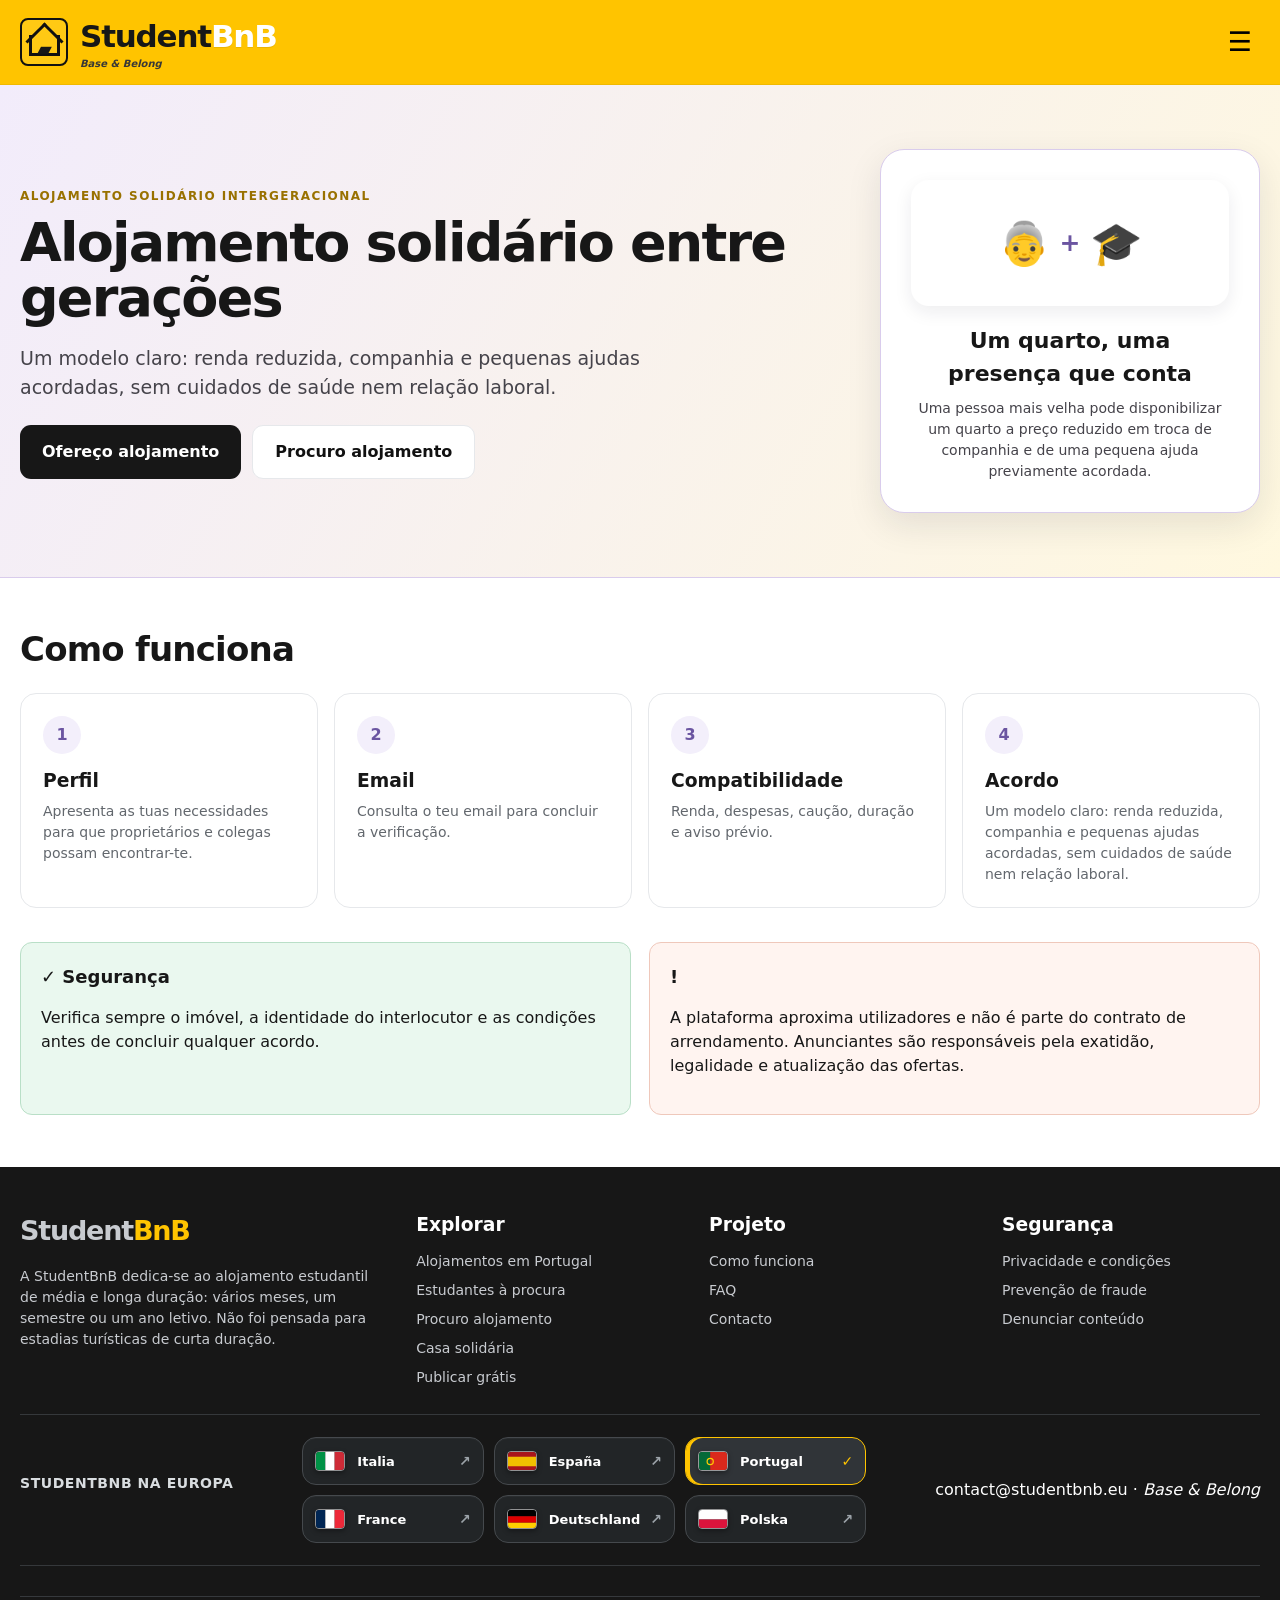
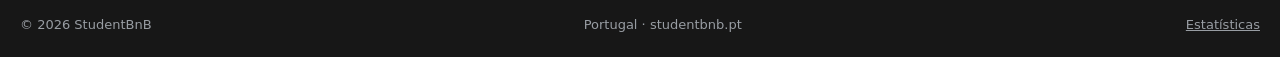
==== commit 0b67e0e2: "Clarify StudentBnB medium-long stay positioning" ====
--- a/casa-solidaria.html
+++ b/casa-solidaria.html
@@ -1,10 +1 @@
-<!doctype html><html lang="pt"><head><meta charset="utf-8"><meta name="viewport" content="width=device-width,initial-scale=1"><meta name="theme-color" content="#ffc400"><link rel="stylesheet" href="assets/css/style.css"><link rel="stylesheet" href="assets/css/country.css"><title>Alojamento solidário entre gerações | StudentBnB</title><meta name="description" content="Um modelo claro: renda reduzida, companhia e pequenas ajudas acordadas, sem cuidados de saúde nem relação laboral."><link rel="canonical" href="https://studentbnb.pt/casa-solidaria.html"></head><body><header class="site-header"><div class="container header-inner">
-<a class="brand" href="index.html" aria-label="StudentBnB home"><span class="brand-icon" aria-hidden="true"><span class="brand-cap">▰</span></span><span>Student<strong>BnB</strong><small>Encontra o teu quarto. Vive a tua cidade.</small></span></a>
-<button class="menu-button" aria-label="Menu" aria-expanded="false">☰</button>
-<nav class="main-nav" aria-label="Navegação principal"><a href="index.html#how">Como funciona</a><a href="estudantes.html">Estudantes à procura</a><a class="nav-social-link" href="casa-solidaria.html">Casa solidária</a><a href="index.html#faq">FAQ</a><a href="index.html#contact">Contacto</a><a class="nav-feature-link" href="procuro.html">Procuro alojamento</a><a class="header-cta" href="publicar.html">Publicar grátis</a><a class="account-link" href="#" data-login>♙ <span data-account-label>Entrar</span></a></nav>
-</div></header><main><section class="solidarity-page-hero"><div class="container solidarity-page-grid"><div><span class="kicker">Alojamento solidário intergeracional</span><h1>Alojamento solidário entre gerações</h1><p>Um modelo claro: renda reduzida, companhia e pequenas ajudas acordadas, sem cuidados de saúde nem relação laboral.</p><div class="solidarity-page-actions"><a class="btn btn-dark" href="publicar.html?formula=intergenerational">Ofereço alojamento</a><a class="btn btn-white" href="procuro.html?formula=intergenerational">Procuro alojamento</a></div></div><div class="solidarity-card-visual"><div class="solidarity-visual"><span>👵</span><b>+</b><span>🎓</span></div><strong>Um quarto, uma presença que conta</strong><p>Uma pessoa mais velha pode disponibilizar um quarto a preço reduzido em troca de companhia e de uma pequena ajuda previamente acordada.</p></div></div></section><section class="solidarity-content"><div class="container"><h2 class="section-title">Como funciona</h2><div class="solidarity-steps"><article class="solidarity-step"><b>1</b><h3>Perfil</h3><p>Apresenta as tuas necessidades para que proprietários e colegas possam encontrar-te.</p></article><article class="solidarity-step"><b>2</b><h3>Email</h3><p>Consulta o teu email para concluir a verificação.</p></article><article class="solidarity-step"><b>3</b><h3>Compatibilidade</h3><p>Renda, despesas, caução, duração e aviso prévio.</p></article><article class="solidarity-step"><b>4</b><h3>Acordo</h3><p>Um modelo claro: renda reduzida, companhia e pequenas ajudas acordadas, sem cuidados de saúde nem relação laboral.</p></article></div><div class="solidarity-safety"><article class="info-card"><h2>✓ Segurança</h2><p>Nunca envies dinheiro sem verificar o imóvel e a identidade do interlocutor. Denuncia pedidos de pagamento anómalos, documentos suspeitos ou anúncios inconsistentes.</p></article><article class="info-card"><h2>!</h2><p>A plataforma aproxima utilizadores e não é parte do contrato de arrendamento. Anunciantes são responsáveis pela exatidão, legalidade e atualização das ofertas. Conteúdos fraudulentos, discriminatórios ou ilegais podem ser suspensos.</p></article></div></div></section></main><footer class="site-footer" id="contact"><div class="container"><div class="footer-grid">
-<div><a class="brand" href="index.html" style="font-size:27px"><span>Student<strong>BnB</strong></span></a><p>O ponto de encontro entre estudantes e proprietários. Simples, transparente e gratuito.</p></div>
-<div><h3>Explorar</h3><div class="footer-links"><a href="cidade.html">Alojamentos em Portugal</a><a href="estudantes.html">Estudantes à procura</a><a href="procuro.html">Procuro alojamento</a><a href="casa-solidaria.html">Casa solidária</a><a href="publicar.html">Publicar grátis</a></div></div>
-<div><h3>Projeto</h3><div class="footer-links"><a href="index.html#how">Como funciona</a><a href="index.html#faq">FAQ</a><a href="index.html#contact">Contacto</a></div></div>
-<div><h3>Segurança</h3><div class="footer-links"><a href="privacidade.html">Privacidade e condições</a><a href="privacidade.html#security">Prevenção de fraude</a><a href="mailto:denuncias@studentbnb.pt">Denunciar conteúdo</a></div></div>
-</div><div class="footer-international"><strong>StudentBnB na Europa</strong><div class="footer-country-links" data-network></div></div><div class="footer-bottom"><span>© 2026 StudentBnB</span><span>Portugal · studentbnb.pt</span></div></div></footer><div class="modal-backdrop" id="login-modal" role="dialog" aria-modal="true" aria-labelledby="login-title"><div class="modal"><button class="modal-close" data-close-modal aria-label="Fechar">×</button><h2 id="login-title">Entrar</h2><p>Consulta o teu email para concluir a verificação.</p><form id="login-form"><div class="field"><label for="login-email">Email</label><input id="login-email" name="email" type="email" required autocomplete="email" placeholder="name@email.com"></div><button class="btn btn-yellow btn-block" type="submit">Confirmar e continuar</button></form></div></div><div id="toast" class="toast" role="status" aria-live="polite"></div><script src="assets/js/config.js"></script><script src="assets/js/data.js"></script><script src="assets/js/api.js"></script><script src="assets/js/app.js"></script></body></html>+<!doctype html><html lang="pt"><head><meta charset="utf-8"><meta name="viewport" content="width=device-width,initial-scale=1"><meta name="theme-color" content="#ffc400"><link rel="stylesheet" href="assets/css/style.css"><link rel="stylesheet" href="assets/css/country.css"><style>@media(max-width:590px){.solidarity-page-grid{grid-template-columns:1fr!important}.solidarity-page-actions{justify-content:center}.solidarity-card-visual{width:100%;max-width:520px;margin-inline:auto}.solidarity-content .container{width:min(100% - 28px,var(--max));margin-inline:auto}}</style><title>Alojamento solidário entre gerações | StudentBnB</title><meta name="description" content="Um modelo claro: renda reduzida, companhia e pequenas ajudas acordadas, sem cuidados de saúde nem relação laboral."><link rel="canonical" href="https://studentbnb.pt/casa-solidaria.html"></head><body><header class="site-header"><div class="container header-inner"><a class="brand" href="index.html" aria-label="StudentBnB home"><span class="brand-icon" aria-hidden="true"><span class="brand-cap">▰</span></span><span>Student<strong>BnB</strong><small>Encontra o teu quarto. Vive a tua cidade.</small></span></a><button class="menu-button" aria-label="Menu" aria-expanded="false">☰</button><nav class="main-nav" aria-label="Navegação principal"><a href="index.html#how">Como funciona</a><a href="estudantes.html">Estudantes à procura</a><a class="nav-social-link" href="casa-solidaria.html">Casa solidária</a><a href="index.html#faq">FAQ</a><a href="index.html#contact">Contacto</a><a class="nav-feature-link" href="procuro.html">Procuro alojamento</a><a class="header-cta" href="publicar.html">Publicar grátis</a><a class="account-link" href="#" data-login>♙ <span data-account-label>Entrar</span></a></nav></div></header><main><section class="solidarity-page-hero"><div class="container solidarity-page-grid"><div><span class="kicker">Alojamento solidário intergeracional</span><h1>Alojamento solidário entre gerações</h1><p>Um modelo claro: renda reduzida, companhia e pequenas ajudas acordadas, sem cuidados de saúde nem relação laboral.</p><div class="solidarity-page-actions"><a class="btn btn-dark" href="publicar.html?formula=intergenerational">Ofereço alojamento</a><a class="btn btn-white" href="procuro.html?formula=intergenerational">Procuro alojamento</a></div></div><div class="solidarity-card-visual"><div class="solidarity-visual"><span>👵</span><b>+</b><span>🎓</span></div><strong>Um quarto, uma presença que conta</strong><p>Uma pessoa mais velha pode disponibilizar um quarto a preço reduzido em troca de companhia e de uma pequena ajuda previamente acordada.</p></div></div></section><section class="solidarity-content"><div class="container"><h2 class="section-title">Como funciona</h2><div class="solidarity-steps"><article class="solidarity-step"><b>1</b><h3>Perfil</h3><p>Apresenta as tuas necessidades para que proprietários e colegas possam encontrar-te.</p></article><article class="solidarity-step"><b>2</b><h3>Email</h3><p>Consulta o teu email para concluir a verificação.</p></article><article class="solidarity-step"><b>3</b><h3>Compatibilidade</h3><p>Renda, despesas, caução, duração e aviso prévio.</p></article><article class="solidarity-step"><b>4</b><h3>Acordo</h3><p>Um modelo claro: renda reduzida, companhia e pequenas ajudas acordadas, sem cuidados de saúde nem relação laboral.</p></article></div><div class="solidarity-safety"><article class="info-card"><h2>✓ Segurança</h2><p>Verifica sempre o imóvel, a identidade do interlocutor e as condições antes de concluir qualquer acordo.</p></article><article class="info-card"><h2>!</h2><p>A plataforma aproxima utilizadores e não é parte do contrato de arrendamento. Anunciantes são responsáveis pela exatidão, legalidade e atualização das ofertas.</p></article></div></div></section></main><footer class="site-footer" id="contact"><div class="container"><div class="footer-grid"><div><a class="brand" href="index.html" style="font-size:27px"><span>Student<strong>BnB</strong></span></a><p>A StudentBnB dedica-se ao alojamento estudantil de média e longa duração: vários meses, um semestre ou um ano letivo. Não foi pensada para estadias turísticas de curta duração.</p></div><div><h3>Explorar</h3><div class="footer-links"><a href="cidade.html">Alojamentos em Portugal</a><a href="estudantes.html">Estudantes à procura</a><a href="procuro.html">Procuro alojamento</a><a href="casa-solidaria.html">Casa solidária</a><a href="publicar.html">Publicar grátis</a></div></div><div><h3>Projeto</h3><div class="footer-links"><a href="index.html#how">Como funciona</a><a href="index.html#faq">FAQ</a><a href="index.html#contact">Contacto</a></div></div><div><h3>Segurança</h3><div class="footer-links"><a href="privacidade.html">Privacidade e condições</a><a href="privacidade.html#security">Prevenção de fraude</a><a href="mailto:denuncias@studentbnb.pt">Denunciar conteúdo</a></div></div></div><div class="footer-international"><strong>StudentBnB na Europa</strong><div class="footer-country-links" data-network></div></div><div class="footer-bottom"><span>© 2026 StudentBnB</span><span>Portugal · studentbnb.pt</span></div></div></footer><div class="modal-backdrop" id="login-modal" role="dialog" aria-modal="true" aria-labelledby="login-title"><div class="modal"><button class="modal-close" data-close-modal aria-label="Fechar">×</button><h2 id="login-title">Entrar</h2><p>Consulta o teu email para concluir a verificação.</p><form id="login-form"><div class="field"><label for="login-email">Email</label><input id="login-email" name="email" type="email" required autocomplete="email" placeholder="name@email.com"></div><button class="btn btn-yellow btn-block" type="submit">Confirmar e continuar</button></form></div></div><div id="toast" class="toast" role="status" aria-live="polite"></div><script src="assets/js/config.js"></script><script src="assets/js/data.js"></script><script src="assets/js/api.js"></script><script src="assets/js/app.js"></script></body></html>
--- a/assets/css/country.css
+++ b/assets/css/country.css
@@ -1,63 +1,30 @@
-/* StudentBnB country-pack additions. The base stylesheet is shared with Italy/Spain. */
-.country-market-map{min-height:760px;height:760px;margin-top:8px;border-radius:30px;background:linear-gradient(145deg,#eaf5ff 0%,#fff9dd 56%,#f5efff 100%);border:1px solid var(--line);overflow:hidden;padding:28px 30px 24px;display:flex;flex-direction:column;box-shadow:var(--shadow-sm);isolation:isolate}
-.country-market-map:before{content:"";position:absolute;inset:24% 8% 14%;border-radius:48%;background:radial-gradient(circle,rgba(255,255,255,.96),rgba(255,255,255,.4) 64%,transparent 72%);z-index:0}
+/* StudentBnB country-pack additions. Shared visual language with Italy / Spain / France. */
+.country-market-map{position:relative;width:100%;max-width:none;height:auto;min-height:0;margin-top:0;padding:0;border:0;border-radius:0;background:transparent;box-shadow:none;overflow:visible;display:flex;flex-direction:column;isolation:auto}
+.country-market-map:before{display:none}
 .market-map-top,.market-map-canvas,.market-map-note{position:relative;z-index:2}
 .market-map-top{display:flex;align-items:flex-start;justify-content:space-between;gap:20px}
 .market-country-code{font-size:88px;line-height:.9;font-weight:950;letter-spacing:-6px;color:rgba(23,23,23,.08)}
 .market-map-top h2{font-size:31px;line-height:1.05;margin:0 0 6px;max-width:360px}
-.market-map-top p{margin:0;color:var(--muted);max-width:390px}
-.market-map-canvas{flex:1;min-height:0;display:grid;place-items:center;padding:8px 34px 10px}
-.market-map-visual{position:relative;height:100%;max-height:540px;max-width:100%;aspect-ratio:var(--map-ratio)}
-.market-map-image{display:block;width:100%!important;height:100%!important;min-height:0!important;object-fit:contain!important;object-position:center!important;filter:drop-shadow(0 15px 18px rgba(45,65,85,.16)) saturate(.92)!important;user-select:none}
-.map-city-marker{position:absolute;left:var(--x);top:var(--y);width:17px;height:17px;border-radius:50%;background:var(--yellow);border:3px solid #171717;box-shadow:0 0 0 4px rgba(255,255,255,.88),0 5px 12px rgba(0,0,0,.24);transform:translate(-50%,-50%);z-index:4;transition:.18s transform,.18s box-shadow}
-.map-city-marker:after{content:"";position:absolute;inset:-8px;border-radius:50%;border:2px solid rgba(255,196,0,.44);animation:mapPulse 2.2s ease-out infinite}
-.map-city-marker span{position:absolute;left:20px;top:50%;transform:translateY(-50%);padding:5px 8px;border:1px solid rgba(23,23,23,.16);border-radius:8px;background:rgba(255,255,255,.94);color:#171717;font-size:11px;line-height:1;font-weight:900;white-space:nowrap;box-shadow:0 4px 12px rgba(0,0,0,.14)}
-.map-city-marker.label-left span{left:auto;right:20px}
-.map-city-marker:hover,.map-city-marker:focus{transform:translate(-50%,-50%) scale(1.22);box-shadow:0 0 0 5px #fff,0 7px 18px rgba(0,0,0,.28);outline:none;z-index:8}
-.map-city-marker:hover span,.map-city-marker:focus span{background:var(--yellow)}
-@keyframes mapPulse{0%{transform:scale(.55);opacity:.8}80%,100%{transform:scale(1.4);opacity:0}}
+.market-map-top p{margin:0;color:var(--muted);max-width:430px}
+.market-map-canvas{flex:none;min-height:0;display:grid;place-items:center;padding:10px 0 16px}
+.market-map-visual{position:relative;width:100%;height:auto;max-width:720px;max-height:none;aspect-ratio:var(--map-ratio);margin-inline:auto;overflow:visible;background:#fff;isolation:isolate}
+.market-map-image{display:block;width:100%!important;height:100%!important;min-height:0!important;object-fit:contain!important;object-position:center!important;filter:none!important;user-select:none}
+.market-map-visual:after{content:"";position:absolute;inset:-3px;z-index:4;pointer-events:none;background:linear-gradient(to right,#fff 0,rgba(255,255,255,.94) 2%,transparent 9%,transparent 91%,rgba(255,255,255,.94) 98%,#fff 100%),linear-gradient(to bottom,#fff 0,rgba(255,255,255,.92) 2%,transparent 7%,transparent 93%,rgba(255,255,255,.92) 98%,#fff 100%)}
+/* Cities stay available in the dropdown; remove yellow dots from the map itself. */
+.map-city-marker{display:none!important}
 .market-map-note{display:flex;align-items:center;justify-content:space-between;gap:15px;background:#171717;color:#fff;padding:18px 20px;border-radius:16px}
 .market-map-note strong{font-size:15px}.market-map-note span{color:#c8cbd0;font-size:13px}
 .city-card strong{position:absolute!important;width:auto!important;height:auto!important;overflow:visible!important;clip:auto!important;white-space:normal!important;left:12px;right:12px;bottom:12px;color:#fff;font-size:16px;line-height:1.1;text-shadow:0 2px 8px rgba(0,0,0,.72);z-index:2}
-.city-card:before{content:"";position:absolute;inset:45% 0 0;background:linear-gradient(transparent,rgba(0,0,0,.78));z-index:1}
-.city-card img{filter:saturate(.82);transition:.25s transform}
-.city-card:hover img{transform:scale(1.04)}
-.network-placeholder{opacity:.52;cursor:not-allowed}
-.network-placeholder:hover,.network-placeholder:focus{background:transparent!important;border-color:#51545a!important;color:#fff!important}
-.verification-panel{margin-top:18px;padding:18px;border-radius:13px;background:#eef7ff;border:1px solid #b9daf1;display:none}
-.verification-panel.active{display:block}
-.verification-panel h3{margin:0 0 6px;font-size:18px}.verification-panel p{margin:0 0 12px;color:#3e5262}
-.verification-panel .btn{padding:10px 15px;font-size:13px}
-.legal-draft{background:#fff4dc;border:1px solid #efd08b;border-radius:14px;padding:16px 18px;margin:0 0 24px;color:#5c4715}
-.legal-draft strong{display:block;margin-bottom:3px}
-.legal-content{padding:42px 0 64px;background:#fafbfc}
-.legal-card{max-width:920px;margin:auto;padding:30px}
-.legal-card h1{font-size:40px;margin:0 0 12px}.legal-card h2{font-size:22px;margin:28px 0 8px}.legal-card p,.legal-card li{color:#40474e}
-.legal-card code{background:#f1f3f5;border-radius:6px;padding:2px 6px}
+.city-card:before{content:"";position:absolute;inset:45% 0 0;background:linear-gradient(transparent,rgba(0,0,0,.78));z-index:1}.city-card img{filter:saturate(.82);transition:.25s transform}.city-card:hover img{transform:scale(1.04)}
+.network-placeholder{opacity:.52;cursor:not-allowed}.network-placeholder:hover,.network-placeholder:focus{background:transparent!important;border-color:#51545a!important;color:#fff!important}
+.verification-panel{margin-top:18px;padding:18px;border-radius:13px;background:#eef7ff;border:1px solid #b9daf1;display:none}.verification-panel.active{display:block}.verification-panel h3{margin:0 0 6px;font-size:18px}.verification-panel p{margin:0 0 12px;color:#3e5262}.verification-panel .btn{padding:10px 15px;font-size:13px}
+.legal-draft{background:#fff4dc;border:1px solid #efd08b;border-radius:14px;padding:16px 18px;margin:0 0 24px;color:#5c4715}.legal-draft strong{display:block;margin-bottom:3px}.legal-content{padding:42px 0 64px;background:#fafbfc}.legal-card{max-width:920px;margin:auto;padding:30px}.legal-card h1{font-size:40px;margin:0 0 12px}.legal-card h2{font-size:22px;margin:28px 0 8px}.legal-card p,.legal-card li{color:#40474e}.legal-card code{background:#f1f3f5;border-radius:6px;padding:2px 6px}
 .status-card{max-width:720px;margin:70px auto;padding:34px;text-align:center}.status-card .status-icon{font-size:52px}.status-card h1{font-size:36px;margin:8px 0}.status-card p{color:var(--muted)}
 .demo-badge{display:inline-flex;align-items:center;gap:6px;background:#fff3c8;border:1px solid #e8ce72;border-radius:999px;padding:6px 10px;font-size:12px;font-weight:800;margin-bottom:12px}
-.form-consent{display:flex;align-items:flex-start;gap:10px;font-size:13px;color:#454b50;margin-top:16px}.form-consent input{width:auto;margin-top:3px}
-.form-consent a{text-decoration:underline}
-.form-row-note{font-size:12px;color:var(--muted);margin-top:-8px}
-.results-actions{display:flex;gap:10px;flex-wrap:wrap}
-.student-card-grid{display:grid;grid-template-columns:repeat(2,1fr);gap:16px;padding:26px 0 50px}
-.simple-student-card{border:1px solid var(--line);border-radius:15px;padding:20px;background:#fff;box-shadow:var(--shadow-sm)}
-.simple-student-card h2{font-size:21px;margin:0 0 4px}.simple-student-card p{font-size:14px;color:#454b50}.student-card-top{display:flex;align-items:center;justify-content:space-between;gap:14px}.student-initial{width:52px;height:52px;border-radius:50%;background:var(--yellow);display:grid;place-items:center;font-weight:900;font-size:20px}.student-budget{font-weight:900;color:var(--green)}
-.record-meta{display:flex;gap:8px;flex-wrap:wrap;margin:12px 0}.record-meta span{font-size:12px;background:#f1f4f6;border-radius:999px;padding:5px 8px}
-.backend-ready{display:flex;align-items:center;gap:10px;background:#eaf8ef;border:1px solid #b8dfc6;padding:12px 15px;border-radius:11px;font-size:13px;margin:18px 0}.backend-ready strong{color:#11753a}
-.site-footer .brand strong{color:#ffc400;text-shadow:none}
-.footer-international{margin-top:26px;padding:22px 0;border-top:1px solid #35383b;border-bottom:1px solid #35383b}
-.footer-international>strong{display:block;margin-bottom:13px;font-size:14px;letter-spacing:.04em;text-transform:uppercase;color:#d9dde0}
-.footer-country-links{display:grid!important;grid-template-columns:repeat(3,minmax(0,1fr));gap:10px!important}
-.footer-country-links a{display:grid!important;grid-template-columns:32px 1fr auto;align-items:center;gap:10px;min-height:48px;padding:8px 12px!important;border-radius:14px!important;background:#222527;border-color:#45494d!important;text-decoration:none!important;font-weight:750;box-shadow:inset 0 1px rgba(255,255,255,.03)}
-.network-flag{display:block;width:30px;height:20px;object-fit:cover;border-radius:4px;border:1px solid rgba(255,255,255,.5);box-shadow:0 2px 5px rgba(0,0,0,.35)}
-.network-open{font-size:14px;color:#9ca3a9;transition:.18s transform,.18s color}
-.footer-country-links a:hover,.footer-country-links a:focus{background:var(--yellow)!important;color:#171717!important;border-color:var(--yellow)!important;transform:translateY(-2px)}
-.footer-country-links a:hover .network-open,.footer-country-links a:focus .network-open{color:#171717;transform:translate(2px,-2px)}
-.footer-country-links a[aria-current="page"]{background:#303438;border-color:#ffc400!important;box-shadow:inset 4px 0 #ffc400;text-decoration:none!important}
-.footer-country-links a[aria-current="page"] .network-open{color:#ffc400}
-
-@media(max-width:1050px){.country-market-map{height:700px;min-height:700px}.market-country-code{font-size:70px}.market-map-visual{max-height:480px}.student-card-grid{grid-template-columns:1fr}}
-@media(max-width:820px){.country-market-map{height:680px;min-height:680px;max-width:700px;margin:12px auto 0}.market-map-top{flex-direction:column}.market-country-code{position:absolute;right:0;top:0}.market-map-top h2{padding-right:90px}.market-map-canvas{padding:12px 48px}.market-map-visual{max-height:500px}.legal-card{padding:22px}.footer-country-links{grid-template-columns:repeat(2,minmax(0,1fr))}}
-@media(max-width:590px){.country-market-map{height:620px;min-height:620px;padding:24px 18px 18px}.market-country-code{font-size:54px;letter-spacing:-4px}.market-map-top h2{font-size:25px}.market-map-canvas{padding:10px 36px}.map-city-marker{width:14px;height:14px;border-width:2px}.map-city-marker span{font-size:9px;padding:4px 6px;left:17px}.map-city-marker.label-left span{left:auto;right:17px}.market-map-note{align-items:flex-start;flex-direction:column;padding:14px 16px}.footer-country-links{grid-template-columns:1fr}.legal-card h1{font-size:33px}}
-@media(prefers-reduced-motion:reduce){.map-city-marker:after{animation:none}.map-city-marker,.footer-country-links a{transition:none}}
+.form-consent{display:flex;align-items:flex-start;gap:10px;font-size:13px;color:#454b50;margin-top:16px}.form-consent input{width:auto;margin-top:3px}.form-consent a{text-decoration:underline}.form-row-note{font-size:12px;color:var(--muted);margin-top:-8px}.results-actions{display:flex;gap:10px;flex-wrap:wrap}
+.student-card-grid{display:grid;grid-template-columns:repeat(2,1fr);gap:16px;padding:26px 0 50px}.simple-student-card{border:1px solid var(--line);border-radius:15px;padding:20px;background:#fff;box-shadow:var(--shadow-sm)}.simple-student-card h2{font-size:21px;margin:0 0 4px}.simple-student-card p{font-size:14px;color:#454b50}.student-card-top{display:flex;align-items:center;justify-content:space-between;gap:14px}.student-initial{width:52px;height:52px;border-radius:50%;background:var(--yellow);display:grid;place-items:center;font-weight:900;font-size:20px}.student-budget{font-weight:900;color:var(--green)}.record-meta{display:flex;gap:8px;flex-wrap:wrap;margin:12px 0}.record-meta span{font-size:12px;background:#f1f4f6;border-radius:999px;padding:5px 8px}.backend-ready{display:flex;align-items:center;gap:10px;background:#eaf8ef;border:1px solid #b8dfc6;padding:12px 15px;border-radius:11px;font-size:13px;margin:18px 0}.backend-ready strong{color:#11753a}
+.site-footer .brand strong{color:#ffc400;text-shadow:none}.footer-international{margin-top:26px;padding:22px 0;border-top:1px solid #35383b;border-bottom:1px solid #35383b}.footer-international>strong{display:block;margin-bottom:13px;font-size:14px;letter-spacing:.04em;text-transform:uppercase;color:#d9dde0}.footer-country-links{display:grid!important;grid-template-columns:repeat(3,minmax(0,1fr));gap:10px!important}.footer-country-links a{display:grid!important;grid-template-columns:32px 1fr auto;align-items:center;gap:10px;min-height:48px;padding:8px 12px!important;border-radius:14px!important;background:#222527;border-color:#45494d!important;text-decoration:none!important;font-weight:750;box-shadow:inset 0 1px rgba(255,255,255,.03)}.network-flag{display:block;width:30px;height:20px;object-fit:cover;border-radius:4px;border:1px solid rgba(255,255,255,.5);box-shadow:0 2px 5px rgba(0,0,0,.35)}.network-open{font-size:14px;color:#9ca3a9;transition:.18s transform,.18s color}.footer-country-links a:hover,.footer-country-links a:focus{background:var(--yellow)!important;color:#171717!important;border-color:var(--yellow)!important;transform:translateY(-2px)}.footer-country-links a:hover .network-open,.footer-country-links a:focus .network-open{color:#171717;transform:translate(2px,-2px)}.footer-country-links a[aria-current="page"]{background:#303438;border-color:#ffc400!important;box-shadow:inset 4px 0 #ffc400;text-decoration:none!important}.footer-country-links a[aria-current="page"] .network-open{color:#ffc400}
+@media(max-width:1050px){.market-country-code{font-size:70px}.student-card-grid{grid-template-columns:1fr}}
+@media(max-width:820px){.country-market-map{max-width:760px;margin:12px auto 0}.market-map-top{flex-direction:column}.market-country-code{position:absolute;right:0;top:0}.market-map-top h2{padding-right:90px}.market-map-canvas{padding:12px 0 16px}.market-map-visual{width:100%;max-width:700px}.legal-card{padding:22px}.footer-country-links{grid-template-columns:repeat(2,minmax(0,1fr))}}
+@media(max-width:590px){.country-market-map{padding:0}.market-country-code{font-size:54px;letter-spacing:-4px}.market-map-top h2{font-size:25px}.market-map-canvas{padding:10px 0 14px}.market-map-visual{width:100%}.market-map-note{align-items:flex-start;flex-direction:column;padding:14px 16px}.footer-country-links{grid-template-columns:1fr}.legal-card h1{font-size:33px}}
+@media(prefers-reduced-motion:reduce){.footer-country-links a{transition:none}}
